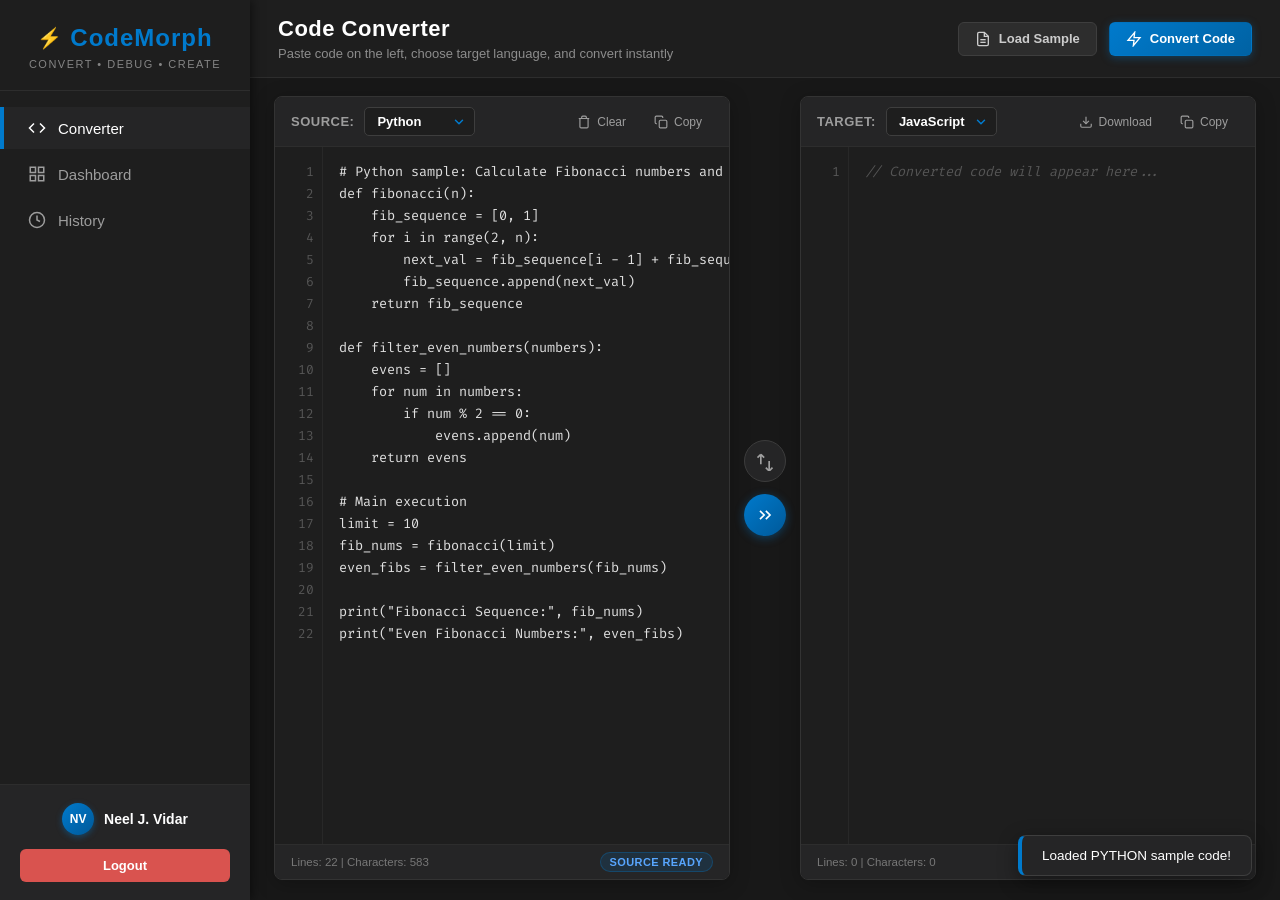
==== frontend/index.html @ bc68f8db "only ui changes no backend" ====
<!DOCTYPE html>
<html lang="en">
<head>
    <meta charset="UTF-8">
    <meta name="viewport" content="width=device-width, initial-scale=1.0">
    <title>CodeMorph - Code Conversion Platform</title>
    <link rel="stylesheet" href="style.css">
    <!-- Google Fonts for crisp IDE monospace & UI typography -->
    <link rel="preconnect" href="https://fonts.googleapis.com">
    <link rel="preconnect" href="https://fonts.gstatic.com" crossorigin>
    <link href="https://fonts.googleapis.com/css2?family=Fira+Code:wght@400;500;600&family=Segoe+UI:wght@400;500;600;700&display=swap" rel="stylesheet">
</head>
<body>

    <!-- Sidebar (Layout Preserved) -->
    <aside class="sidebar">
        <div class="sidebar-header">
            <div class="brand-title">
                <span class="brand-icon">⚡</span>
                <h2>CodeMorph</h2>
            </div>
            <span class="tagline">Convert • Debug • Create</span>
        </div>
        
        <nav class="sidebar-nav">
            <a href="#" class="nav-item active">
                <svg class="nav-icon" viewBox="0 0 24 24" fill="none" stroke="currentColor" stroke-width="2"><polyline points="16 18 22 12 16 6"/><polyline points="8 6 2 12 8 18"/></svg>
                <span>Converter</span>
            </a>
            <a href="#" class="nav-item">
                <svg class="nav-icon" viewBox="0 0 24 24" fill="none" stroke="currentColor" stroke-width="2"><rect x="3" y="3" width="7" height="7"/><rect x="14" y="3" width="7" height="7"/><rect x="14" y="14" width="7" height="7"/><rect x="3" y="14" width="7" height="7"/></svg>
                <span>Dashboard</span>
            </a>
            <a href="#" class="nav-item">
                <svg class="nav-icon" viewBox="0 0 24 24" fill="none" stroke="currentColor" stroke-width="2"><circle cx="12" cy="12" r="10"/><polyline points="12 6 12 12 16 14"/></svg>
                <span>History</span>
            </a>
        </nav>

        <div class="sidebar-footer">
            <div class="user-name">
                <div class="avatar">NV</div>
                <span>Neel J. Vidar</span>
            </div>
            <button class="logout-btn">Logout</button>
        </div>
    </aside>

    <!-- Main Workspace (Code Conversion UI) -->
    <main class="main-content">
        <!-- Top Action & Title Bar -->
        <header class="top-bar">
            <div class="page-title-group">
                <h1 class="page-title">Code Converter</h1>
                <p class="page-description">Paste code on the left, choose target language, and convert instantly</p>
            </div>
            <div class="top-bar-actions">
                <button id="sample-btn" class="btn btn-secondary" title="Load sample code">
                    <svg viewBox="0 0 24 24" fill="none" stroke="currentColor" stroke-width="2"><path d="M14 2H6a2 2 0 0 0-2 2v16a2 2 0 0 0 2 2h12a2 2 0 0 0 2-2V8z"/><polyline points="14 2 14 8 20 8"/><line x1="16" y1="13" x2="8" y2="13"/><line x1="16" y1="17" x2="8" y2="17"/></svg>
                    <span>Load Sample</span>
                </button>
                <button id="convert-btn" class="btn btn-primary" title="Convert code">
                    <svg viewBox="0 0 24 24" fill="none" stroke="currentColor" stroke-width="2"><polygon points="13 2 3 14 12 14 11 22 21 10 12 10 13 2"/></svg>
                    <span>Convert Code</span>
                </button>
            </div>
        </header>

        <!-- Side-by-Side Converter Workspace -->
        <div class="converter-container">
            <!-- Source Code Section (Left) -->
            <section class="editor-card">
                <div class="editor-header">
                    <div class="header-left">
                        <span class="label">Source:</span>
                        <div class="select-wrapper">
                            <select id="source-lang" class="custom-select">
                                <option value="python" selected>Python</option>
                                <option value="javascript">JavaScript</option>
                                <option value="typescript">TypeScript</option>
                                <option value="java">Java</option>
                                <option value="cpp">C++</option>
                                <option value="csharp">C#</option>
                                <option value="go">Go</option>
                                <option value="rust">Rust</option>
                                <option value="php">PHP</option>
                            </select>
                        </div>
                    </div>
                    <div class="header-right">
                        <button id="clear-btn" class="tool-btn" title="Clear Code">
                            <svg viewBox="0 0 24 24" fill="none" stroke="currentColor" stroke-width="2"><polyline points="3 6 5 6 21 6"/><path d="M19 6v14a2 2 0 0 1-2 2H7a2 2 0 0 1-2-2V6m3 0V4a2 2 0 0 1 2-2h4a2 2 0 0 1 2 2v2"/></svg>
                            <span>Clear</span>
                        </button>
                        <button id="copy-source-btn" class="tool-btn" title="Copy Source Code">
                            <svg viewBox="0 0 24 24" fill="none" stroke="currentColor" stroke-width="2"><rect x="9" y="9" width="13" height="13" rx="2" ry="2"/><path d="M5 15H4a2 2 0 0 1-2-2V4a2 2 0 0 1 2-2h9a2 2 0 0 1 2 2v1"/></svg>
                            <span>Copy</span>
                        </button>
                    </div>
                </div>

                <div class="code-box-container">
                    <div class="line-gutter" id="source-gutter">1</div>
                    <textarea id="source-code" class="code-textarea" placeholder="// Paste or write your source code here..." spellcheck="false"></textarea>
                </div>

                <div class="editor-footer">
                    <span id="source-stats" class="stats-text">Lines: 1 | Characters: 0</span>
                    <span class="status-pill status-input">Source Ready</span>
                </div>
            </section>

            <!-- Middle Quick Actions (Swap & Convert) -->
            <div class="middle-controls">
                <button id="swap-btn" class="swap-action-btn" title="Swap Source & Target Languages">
                    <svg viewBox="0 0 24 24" fill="none" stroke="currentColor" stroke-width="2"><path d="M7 16V4m0 0L3 8m4-4l4 4m6 4v12m0 0l4-4m-4 4l-4-4"/></svg>
                </button>
                <button id="morph-btn" class="morph-pulse-btn" title="Convert Now">
                    <svg viewBox="0 0 24 24" fill="none" stroke="currentColor" stroke-width="2"><polyline points="13 17 18 12 13 7"/><polyline points="6 17 11 12 6 7"/></svg>
                </button>
            </div>

            <!-- Target Converted Code Section (Right) -->
            <section class="editor-card">
                <div class="editor-header">
                    <div class="header-left">
                        <span class="label">Target:</span>
                        <div class="select-wrapper">
                            <select id="target-lang" class="custom-select">
                                <option value="javascript" selected>JavaScript</option>
                                <option value="python">Python</option>
                                <option value="typescript">TypeScript</option>
                                <option value="java">Java</option>
                                <option value="cpp">C++</option>
                                <option value="csharp">C#</option>
                                <option value="go">Go</option>
                                <option value="rust">Rust</option>
                                <option value="php">PHP</option>
                            </select>
                        </div>
                    </div>
                    <div class="header-right">
                        <button id="download-btn" class="tool-btn" title="Download Converted File">
                            <svg viewBox="0 0 24 24" fill="none" stroke="currentColor" stroke-width="2"><path d="M21 15v4a2 2 0 0 1-2 2H5a2 2 0 0 1-2-2v-4"/><polyline points="7 10 12 15 17 10"/><line x1="12" y1="15" x2="12" y2="3"/></svg>
                            <span>Download</span>
                        </button>
                        <button id="copy-target-btn" class="tool-btn" title="Copy Converted Code">
                            <svg viewBox="0 0 24 24" fill="none" stroke="currentColor" stroke-width="2"><rect x="9" y="9" width="13" height="13" rx="2" ry="2"/><path d="M5 15H4a2 2 0 0 1-2-2V4a2 2 0 0 1 2-2h9a2 2 0 0 1 2 2v1"/></svg>
                            <span>Copy</span>
                        </button>
                    </div>
                </div>

                <div class="code-box-container">
                    <div class="line-gutter" id="target-gutter">1</div>
                    <textarea id="target-code" class="code-textarea" placeholder="// Converted code will appear here..." readonly spellcheck="false"></textarea>
                    
                    <!-- Loading State Spinner -->
                    <div id="loading-overlay" class="loading-overlay hidden">
                        <div class="spinner"></div>
                        <span>Converting code...</span>
                    </div>
                </div>

                <div class="editor-footer">
                    <span id="target-stats" class="stats-text">Lines: 0 | Characters: 0</span>
                    <span id="conversion-status" class="status-pill status-ready">Waiting for Input</span>
                </div>
            </section>
        </div>
    </main>

    <!-- Interactive Toast Notification -->
    <div id="toast" class="toast hidden"></div>

    <script src="script.js"></script>
</body>
</html>
---- frontend/style.css ----
/* ========================================================
   CodeMorph - Main Stylesheet
   Modern Dark IDE Theme with Side-by-Side Code Conversion UI
   ======================================================== */

* {
    box-sizing: border-box;
}

body {
    margin: 0;
    font-family: 'Segoe UI', Tahoma, Geneva, Verdana, sans-serif;
    background-color: #181818;
    color: #d4d4d4;
    display: flex;
    height: 100vh;
    overflow: hidden;
}

/* ========================================================
   Sidebar Layout (Preserved & Enhanced)
   ======================================================== */
.sidebar {
    width: 250px;
    height: 100vh;
    background-color: #1e1e1e;
    color: #d4d4d4;
    display: flex;
    flex-direction: column;
    box-shadow: 2px 0 10px rgba(0, 0, 0, 0.5);
    box-sizing: border-box;
    flex-shrink: 0;
    z-index: 10;
}

/* Top: Logo section */
.sidebar-header {
    padding: 24px 20px 20px;
    text-align: center;
    border-bottom: 1px solid #2d2d2d;
}

.brand-title {
    display: flex;
    align-items: center;
    justify-content: center;
    gap: 8px;
}

.brand-icon {
    font-size: 20px;
}

.sidebar-header h2 {
    margin: 0;
    color: #007acc;
    font-size: 24px;
    letter-spacing: 1px;
    font-weight: 700;
}

.tagline {
    display: block;
    margin-top: 6px;
    font-size: 11px;
    color: #858585;
    letter-spacing: 1.5px;
    text-transform: uppercase;
}

/* Middle: Navigation Links */
.sidebar-nav {
    flex: 1; /* Pushes the footer to the bottom */
    padding: 16px 0;
    display: flex;
    flex-direction: column;
    gap: 4px;
}

.nav-item {
    padding: 12px 24px;
    color: #9d9d9d;
    text-decoration: none;
    font-size: 15px;
    font-weight: 500;
    transition: all 0.2s ease;
    border-left: 4px solid transparent;
    display: flex;
    align-items: center;
    gap: 12px;
}

.nav-item .nav-icon {
    width: 18px;
    height: 18px;
    stroke-width: 2;
    flex-shrink: 0;
}

.nav-item:hover {
    background-color: #252526;
    color: #fff;
    border-left: 4px solid #007acc;
}

.nav-item.active {
    background-color: #252526;
    color: #ffffff;
    border-left: 4px solid #007acc;
}

/* Bottom: User Info & Logout */
.sidebar-footer {
    padding: 18px 20px;
    border-top: 1px solid #2d2d2d;
    background-color: #252526;
    text-align: center;
}

.user-name {
    font-size: 14px;
    font-weight: 600;
    color: #fff;
    margin-bottom: 14px;
    display: flex;
    align-items: center;
    justify-content: center;
    gap: 10px;
}

/* Small avatar circle for the user */
.avatar {
    width: 32px;
    height: 32px;
    background: linear-gradient(135deg, #007acc, #005999);
    border-radius: 50%;
    display: flex;
    align-items: center;
    justify-content: center;
    font-size: 12px;
    font-weight: bold;
    color: #fff;
    box-shadow: 0 2px 6px rgba(0, 122, 204, 0.4);
}

.logout-btn {
    width: 100%;
    padding: 9px 12px;
    background-color: #d9534f;
    color: white;
    border: none;
    border-radius: 6px;
    cursor: pointer;
    font-size: 13px;
    font-weight: 600;
    transition: background-color 0.2s, transform 0.1s;
}

.logout-btn:hover {
    background-color: #c9302c;
}

.logout-btn:active {
    transform: scale(0.98);
}

/* ========================================================
   Main Content Workspace (Code Converter)
   ======================================================== */
.main-content {
    flex: 1;
    display: flex;
    flex-direction: column;
    height: 100vh;
    overflow: hidden;
    background-color: #181818;
}

/* Top Navigation Bar */
.top-bar {
    padding: 16px 28px;
    background-color: #1e1e1e;
    border-bottom: 1px solid #2d2d2d;
    display: flex;
    align-items: center;
    justify-content: space-between;
    flex-shrink: 0;
}

.page-title-group {
    display: flex;
    flex-direction: column;
    gap: 4px;
}

.page-title {
    margin: 0;
    font-size: 22px;
    font-weight: 600;
    color: #ffffff;
    letter-spacing: 0.5px;
}

.page-description {
    margin: 0;
    font-size: 13px;
    color: #8c8c8c;
}

.top-bar-actions {
    display: flex;
    align-items: center;
    gap: 12px;
}

/* Buttons */
.btn {
    display: inline-flex;
    align-items: center;
    gap: 8px;
    padding: 8px 16px;
    border-radius: 6px;
    font-size: 13px;
    font-weight: 600;
    cursor: pointer;
    transition: all 0.2s ease;
    border: 1px solid transparent;
}

.btn svg {
    width: 16px;
    height: 16px;
}

.btn-secondary {
    background-color: #2d2d2d;
    color: #cccccc;
    border-color: #3e3e3e;
}

.btn-secondary:hover {
    background-color: #383838;
    color: #ffffff;
    border-color: #4e4e4e;
}

.btn-primary {
    background: linear-gradient(135deg, #007acc, #0062a3);
    color: #ffffff;
    box-shadow: 0 2px 8px rgba(0, 122, 204, 0.35);
}

.btn-primary:hover {
    background: linear-gradient(135deg, #0088e2, #007acc);
    box-shadow: 0 4px 14px rgba(0, 122, 204, 0.5);
    transform: translateY(-1px);
}

.btn-primary:active {
    transform: translateY(0);
}

.btn:disabled {
    opacity: 0.6;
    cursor: not-allowed;
    transform: none !important;
}

/* ========================================================
   Converter Container (Side-by-Side Editors)
   ======================================================== */
.converter-container {
    flex: 1;
    display: flex;
    gap: 14px;
    padding: 18px 24px 20px;
    overflow: hidden;
    align-items: stretch;
}

/* Editor Card */
.editor-card {
    flex: 1;
    display: flex;
    flex-direction: column;
    background-color: #1e1e1e;
    border: 1px solid #333333;
    border-radius: 8px;
    overflow: hidden;
    box-shadow: 0 4px 20px rgba(0, 0, 0, 0.25);
    transition: border-color 0.2s, box-shadow 0.2s;
    min-width: 0; /* Prevents overflow inside flex child */
}

.editor-card:focus-within {
    border-color: #007acc;
    box-shadow: 0 4px 20px rgba(0, 122, 204, 0.2);
}

/* Header inside Editor Card */
.editor-header {
    display: flex;
    align-items: center;
    justify-content: space-between;
    padding: 10px 16px;
    background-color: #252526;
    border-bottom: 1px solid #2d2d2d;
    flex-shrink: 0;
}

.header-left {
    display: flex;
    align-items: center;
    gap: 10px;
}

.label {
    font-size: 13px;
    font-weight: 600;
    color: #9d9d9d;
    text-transform: uppercase;
    letter-spacing: 0.5px;
}

/* Custom Select Dropdown */
.select-wrapper {
    position: relative;
}

.custom-select {
    appearance: none;
    -webkit-appearance: none;
    background-color: #1e1e1e;
    color: #ffffff;
    border: 1px solid #3e3e3e;
    border-radius: 5px;
    padding: 6px 30px 6px 12px;
    font-size: 13px;
    font-weight: 600;
    cursor: pointer;
    outline: none;
    transition: border-color 0.2s;
    background-image: url("data:image/svg+xml;charset=UTF-8,%3csvg xmlns='http://www.w3.org/2000/svg' viewBox='0 0 24 24' fill='none' stroke='%23007acc' stroke-width='2.5' stroke-linecap='round' stroke-linejoin='round'%3e%3cpolyline points='6 9 12 15 18 9'%3e%3c/polyline%3e%3c/svg%3e");
    background-repeat: no-repeat;
    background-position: right 8px center;
    background-size: 14px;
}

.custom-select:hover {
    border-color: #007acc;
}

.custom-select:focus {
    border-color: #007acc;
    box-shadow: 0 0 0 2px rgba(0, 122, 204, 0.25);
}

.custom-select option {
    background-color: #252526;
    color: #ffffff;
}

/* Header Tools */
.header-right {
    display: flex;
    align-items: center;
    gap: 6px;
}

.tool-btn {
    background: transparent;
    border: 1px solid transparent;
    color: #9d9d9d;
    padding: 5px 10px;
    border-radius: 4px;
    font-size: 12px;
    cursor: pointer;
    display: inline-flex;
    align-items: center;
    gap: 6px;
    transition: all 0.2s ease;
}

.tool-btn svg {
    width: 14px;
    height: 14px;
}

.tool-btn:hover {
    background-color: #333333;
    color: #ffffff;
    border-color: #444444;
}

.tool-btn:active {
    background-color: #3c3c3c;
}

/* ========================================================
   Code Box & Textarea Area
   ======================================================== */
.code-box-container {
    flex: 1;
    display: flex;
    position: relative;
    background-color: #1e1e1e;
    overflow: hidden;
}

/* Line Number Gutter */
.line-gutter {
    width: 48px;
    padding: 14px 8px;
    background-color: #1e1e1e;
    color: #555555;
    font-family: 'Fira Code', Consolas, 'Courier New', monospace;
    font-size: 13px;
    line-height: 22px;
    text-align: right;
    user-select: none;
    border-right: 1px solid #282828;
    overflow: hidden;
    white-space: pre;
    box-sizing: border-box;
    flex-shrink: 0;
}

.line-gutter div {
    height: 22px;
}

/* Code Textarea */
.code-textarea {
    flex: 1;
    background: transparent;
    border: none;
    outline: none;
    resize: none;
    color: #e0e0e0;
    font-family: 'Fira Code', Consolas, 'Courier New', monospace;
    font-size: 13.5px;
    line-height: 22px;
    padding: 14px 16px;
    tab-size: 4;
    white-space: pre;
    overflow-wrap: normal;
    overflow: auto;
    margin: 0;
}

.code-textarea::placeholder {
    color: #555555;
    font-style: italic;
}

/* Sleek IDE Scrollbars */
.code-textarea::-webkit-scrollbar {
    width: 10px;
    height: 10px;
}

.code-textarea::-webkit-scrollbar-track {
    background: #1e1e1e;
}

.code-textarea::-webkit-scrollbar-thumb {
    background: #333333;
    border-radius: 5px;
}

.code-textarea::-webkit-scrollbar-thumb:hover {
    background: #4a4a4a;
}

/* Loading Overlay for Target Code */
.loading-overlay {
    position: absolute;
    inset: 0;
    background: rgba(30, 30, 30, 0.88);
    display: flex;
    flex-direction: column;
    align-items: center;
    justify-content: center;
    gap: 14px;
    backdrop-filter: blur(2px);
    z-index: 5;
    transition: opacity 0.2s ease;
}

.loading-overlay.hidden {
    display: none;
}

.spinner {
    width: 38px;
    height: 38px;
    border: 3px solid rgba(0, 122, 204, 0.2);
    border-top-color: #007acc;
    border-radius: 50%;
    animation: spin 0.8s linear infinite;
}

@keyframes spin {
    to { transform: rotate(360deg); }
}

.loading-overlay span {
    font-size: 14px;
    color: #007acc;
    font-weight: 500;
}

/* Editor Footer */
.editor-footer {
    display: flex;
    align-items: center;
    justify-content: space-between;
    padding: 7px 16px;
    background-color: #252526;
    border-top: 1px solid #2d2d2d;
    flex-shrink: 0;
}

.stats-text {
    font-size: 11.5px;
    color: #777777;
    font-family: 'Segoe UI', Tahoma, sans-serif;
}

.status-pill {
    font-size: 11px;
    padding: 3px 9px;
    border-radius: 12px;
    font-weight: 600;
    text-transform: uppercase;
    letter-spacing: 0.4px;
}

.status-input {
    background-color: rgba(0, 122, 204, 0.15);
    color: #58a6ff;
    border: 1px solid rgba(0, 122, 204, 0.3);
}

.status-ready {
    background-color: rgba(140, 140, 140, 0.15);
    color: #a0a0a0;
    border: 1px solid rgba(140, 140, 140, 0.3);
}

.status-converting {
    background-color: rgba(245, 158, 11, 0.15);
    color: #fbbf24;
    border: 1px solid rgba(245, 158, 11, 0.3);
}

.status-converted {
    background-color: rgba(46, 160, 67, 0.15);
    color: #3fb950;
    border: 1px solid rgba(46, 160, 67, 0.3);
}

/* ========================================================
   Middle Controls / Action Divider
   ======================================================== */
.middle-controls {
    display: flex;
    flex-direction: column;
    justify-content: center;
    align-items: center;
    gap: 12px;
    flex-shrink: 0;
    z-index: 2;
}

.swap-action-btn,
.morph-pulse-btn {
    width: 42px;
    height: 42px;
    border-radius: 50%;
    display: flex;
    align-items: center;
    justify-content: center;
    cursor: pointer;
    transition: all 0.25s ease;
    border: 1px solid #3c3c3c;
}

.swap-action-btn {
    background-color: #252526;
    color: #a0a0a0;
}

.swap-action-btn svg {
    width: 20px;
    height: 20px;
    transition: transform 0.3s ease;
}

.swap-action-btn:hover {
    background-color: #333333;
    color: #ffffff;
    border-color: #007acc;
    transform: rotate(180deg);
}

.morph-pulse-btn {
    background: linear-gradient(135deg, #007acc, #005999);
    color: #ffffff;
    border: none;
    box-shadow: 0 2px 10px rgba(0, 122, 204, 0.4);
}

.morph-pulse-btn svg {
    width: 20px;
    height: 20px;
}

.morph-pulse-btn:hover {
    background: linear-gradient(135deg, #0088e2, #006eb8);
    transform: scale(1.1);
    box-shadow: 0 4px 15px rgba(0, 122, 204, 0.6);
}

.morph-pulse-btn:active {
    transform: scale(0.95);
}

/* ========================================================
   Toast Notification
   ======================================================== */
.toast {
    position: fixed;
    bottom: 24px;
    right: 28px;
    background-color: #252526;
    color: #ffffff;
    border: 1px solid #3e3e3e;
    padding: 12px 20px;
    border-radius: 8px;
    font-size: 13.5px;
    font-weight: 500;
    box-shadow: 0 6px 20px rgba(0, 0, 0, 0.4);
    display: flex;
    align-items: center;
    gap: 10px;
    z-index: 1000;
    transform: translateY(100px);
    opacity: 0;
    transition: transform 0.25s ease, opacity 0.25s ease;
    pointer-events: none;
}

.toast.show {
    transform: translateY(0);
    opacity: 1;
    pointer-events: auto;
}

.toast.success {
    border-left: 4px solid #2ea043;
}

.toast.info {
    border-left: 4px solid #007acc;
}

.toast.warning {
    border-left: 4px solid #d29922;
}

.toast.hidden {
    display: none;
}

/* ========================================================
   Responsive Media Queries
   ======================================================== */
@media (max-width: 900px) {
    body {
        flex-direction: column;
        height: auto;
        overflow-y: auto;
    }

    .sidebar {
        width: 100%;
        height: auto;
    }

    .sidebar-nav {
        flex-direction: row;
        justify-content: center;
    }

    .converter-container {
        flex-direction: column;
        height: auto;
    }

    .middle-controls {
        flex-direction: row;
        padding: 8px 0;
    }

    .code-box-container {
        height: 350px;
    }
}
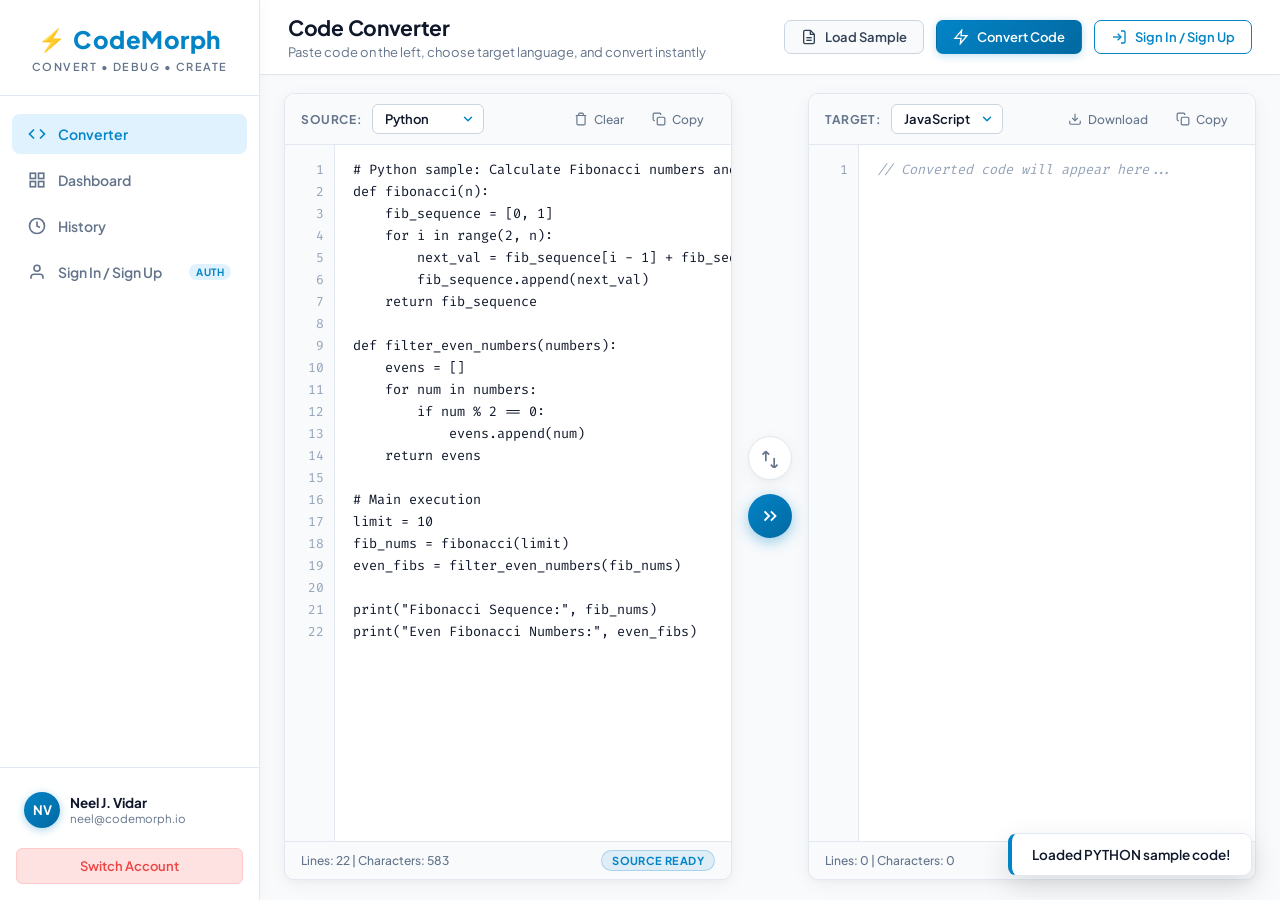
==== commit 62143d7f: "auth page" ====
--- a/frontend/index.html
+++ b/frontend/index.html
@@ -5,50 +5,60 @@
     <meta name="viewport" content="width=device-width, initial-scale=1.0">
     <title>CodeMorph - Code Conversion Platform</title>
     <link rel="stylesheet" href="style.css">
-    <!-- Google Fonts for crisp IDE monospace & UI typography -->
+    <!-- Google Fonts for modern UI typography & monospace code -->
     <link rel="preconnect" href="https://fonts.googleapis.com">
     <link rel="preconnect" href="https://fonts.gstatic.com" crossorigin>
-    <link href="https://fonts.googleapis.com/css2?family=Fira+Code:wght@400;500;600&family=Segoe+UI:wght@400;500;600;700&display=swap" rel="stylesheet">
+    <link href="https://fonts.googleapis.com/css2?family=Fira+Code:wght@400;500;600&family=Plus+Jakarta+Sans:wght@400;500;600;700;800&display=swap" rel="stylesheet">
 </head>
 <body>
 
-    <!-- Sidebar (Layout Preserved) -->
+    <!-- Sidebar Layout -->
     <aside class="sidebar">
         <div class="sidebar-header">
-            <div class="brand-title">
-                <span class="brand-icon">⚡</span>
-                <h2>CodeMorph</h2>
-            </div>
-            <span class="tagline">Convert • Debug • Create</span>
+            <a href="index.html" class="brand-link">
+                <div class="brand-title">
+                    <span class="brand-icon">⚡</span>
+                    <h2>CodeMorph</h2>
+                </div>
+                <span class="tagline">Convert • Debug • Create</span>
+            </a>
         </div>
         
         <nav class="sidebar-nav">
-            <a href="#" class="nav-item active">
+            <a href="index.html" class="nav-item active">
                 <svg class="nav-icon" viewBox="0 0 24 24" fill="none" stroke="currentColor" stroke-width="2"><polyline points="16 18 22 12 16 6"/><polyline points="8 6 2 12 8 18"/></svg>
                 <span>Converter</span>
             </a>
-            <a href="#" class="nav-item">
+            <a href="#" class="nav-item" id="nav-dashboard">
                 <svg class="nav-icon" viewBox="0 0 24 24" fill="none" stroke="currentColor" stroke-width="2"><rect x="3" y="3" width="7" height="7"/><rect x="14" y="3" width="7" height="7"/><rect x="14" y="14" width="7" height="7"/><rect x="3" y="14" width="7" height="7"/></svg>
                 <span>Dashboard</span>
             </a>
-            <a href="#" class="nav-item">
+            <a href="#" class="nav-item" id="nav-history">
                 <svg class="nav-icon" viewBox="0 0 24 24" fill="none" stroke="currentColor" stroke-width="2"><circle cx="12" cy="12" r="10"/><polyline points="12 6 12 12 16 14"/></svg>
                 <span>History</span>
+            </a>
+            <a href="auth.html" class="nav-item">
+                <svg class="nav-icon" viewBox="0 0 24 24" fill="none" stroke="currentColor" stroke-width="2"><path d="M20 21v-2a4 4 0 0 0-4-4H8a4 4 0 0 0-4 4v2"/><circle cx="12" cy="7" r="4"/></svg>
+                <span>Sign In / Sign Up</span>
+                <span class="nav-badge">Auth</span>
             </a>
         </nav>
 
         <div class="sidebar-footer">
-            <div class="user-name">
-                <div class="avatar">NV</div>
-                <span>Neel J. Vidar</span>
-            </div>
-            <button class="logout-btn">Logout</button>
+            <a href="auth.html" class="user-profile-card" title="Click to view or switch account">
+                <div class="avatar" id="sidebar-avatar">NV</div>
+                <div class="user-details">
+                    <span class="user-name" id="sidebar-name">Neel J. Vidar</span>
+                    <span class="user-email" id="sidebar-email">neel@codemorph.io</span>
+                </div>
+            </a>
+            <a href="auth.html" class="sidebar-auth-link" id="auth-action-link">Switch Account</a>
         </div>
     </aside>
 
-    <!-- Main Workspace (Code Conversion UI) -->
+    <!-- Main Workspace (Code Conversion Workspace) -->
     <main class="main-content">
-        <!-- Top Action & Title Bar -->
+        <!-- Top Action & Navigation Bar -->
         <header class="top-bar">
             <div class="page-title-group">
                 <h1 class="page-title">Code Converter</h1>
@@ -63,6 +73,10 @@
                     <svg viewBox="0 0 24 24" fill="none" stroke="currentColor" stroke-width="2"><polygon points="13 2 3 14 12 14 11 22 21 10 12 10 13 2"/></svg>
                     <span>Convert Code</span>
                 </button>
+                <a href="auth.html" class="btn btn-outline" title="Go to Sign In / Sign Up">
+                    <svg viewBox="0 0 24 24" fill="none" stroke="currentColor" stroke-width="2"><path d="M15 3h4a2 2 0 0 1 2 2v14a2 2 0 0 1-2 2h-4"/><polyline points="10 17 15 12 10 7"/><line x1="15" y1="12" x2="3" y2="12"/></svg>
+                    <span>Sign In / Sign Up</span>
+                </a>
             </div>
         </header>
 
--- a/frontend/style.css
+++ b/frontend/style.css
@@ -1,33 +1,110 @@
 /* ========================================================
-   CodeMorph - Main Stylesheet
-   Modern Dark IDE Theme with Side-by-Side Code Conversion UI
+   CodeMorph - Modern SaaS Light Theme Stylesheet
+   Pure Light Theme • Side-by-Side Converter • Standalone Auth
    ======================================================== */
 
+:root {
+    /* Base Backgrounds */
+    --bg-body: #f8fafc;
+    --bg-sidebar: #ffffff;
+    --bg-sidebar-hover: #f1f5f9;
+    --bg-sidebar-active: #e0f2fe;
+    --sidebar-border: #e2e8f0;
+    --bg-header: #ffffff;
+    --header-border: #e2e8f0;
+
+    /* Card & Panel */
+    --bg-card: #ffffff;
+    --bg-panel-header: #f8fafc;
+    --bg-editor: #ffffff;
+    --bg-gutter: #f8fafc;
+    --color-gutter: #94a3b8;
+    --gutter-border: #e2e8f0;
+    --border-color: #e2e8f0;
+    --border-subtle: #f1f5f9;
+    --border-focus: #0284c7;
+
+    /* Typography */
+    --text-main: #0f172a;
+    --text-muted: #64748b;
+    --text-subtle: #94a3b8;
+    --code-color: #0f172a;
+
+    /* Brand & Accent */
+    --primary: #0284c7;
+    --primary-gradient: linear-gradient(135deg, #0284c7, #0369a1);
+    --primary-hover: #0369a1;
+    --primary-light: #e0f2fe;
+    --primary-text: #ffffff;
+
+    /* Controls & Inputs */
+    --input-bg: #ffffff;
+    --input-border: #cbd5e1;
+    --input-border-focus: #0284c7;
+    --input-focus-ring: 0 0 0 3px rgba(2, 132, 199, 0.15);
+
+    /* Secondary Buttons */
+    --btn-secondary-bg: #f8fafc;
+    --btn-secondary-border: #cbd5e1;
+    --btn-secondary-text: #334155;
+    --btn-secondary-hover: #f1f5f9;
+
+    /* Shadows */
+    --card-shadow: 0 4px 20px -2px rgba(15, 23, 42, 0.06), 0 2px 6px -1px rgba(15, 23, 42, 0.03);
+    --card-shadow-elevated: 0 20px 25px -5px rgba(15, 23, 42, 0.08), 0 10px 10px -5px rgba(15, 23, 42, 0.04);
+
+    /* Status Pills */
+    --status-input-bg: rgba(2, 132, 199, 0.1);
+    --status-input-text: #0284c7;
+    --status-input-border: rgba(2, 132, 199, 0.25);
+
+    --status-ready-bg: rgba(100, 116, 139, 0.1);
+    --status-ready-text: #64748b;
+    --status-ready-border: rgba(100, 116, 139, 0.25);
+
+    --status-conv-bg: rgba(245, 158, 11, 0.1);
+    --status-conv-text: #d97706;
+    --status-conv-border: rgba(245, 158, 11, 0.25);
+
+    --status-success-bg: rgba(22, 163, 74, 0.1);
+    --status-success-text: #16a34a;
+    --status-success-border: rgba(22, 163, 74, 0.25);
+
+    /* Scrollbars */
+    --scrollbar-track: #f1f5f9;
+    --scrollbar-thumb: #cbd5e1;
+    --scrollbar-thumb-hover: #94a3b8;
+}
+
+/* ========================================================
+   Global Reset & Base Styles
+   ======================================================== */
 * {
     box-sizing: border-box;
 }
 
 body {
     margin: 0;
-    font-family: 'Segoe UI', Tahoma, Geneva, Verdana, sans-serif;
-    background-color: #181818;
-    color: #d4d4d4;
+    font-family: 'Plus Jakarta Sans', -apple-system, BlinkMacSystemFont, 'Segoe UI', Roboto, sans-serif;
+    background-color: var(--bg-body);
+    color: var(--text-main);
     display: flex;
     height: 100vh;
     overflow: hidden;
 }
 
 /* ========================================================
-   Sidebar Layout (Preserved & Enhanced)
+   Sidebar Layout (Preserved on index.html)
    ======================================================== */
 .sidebar {
-    width: 250px;
+    width: 260px;
     height: 100vh;
-    background-color: #1e1e1e;
-    color: #d4d4d4;
-    display: flex;
-    flex-direction: column;
-    box-shadow: 2px 0 10px rgba(0, 0, 0, 0.5);
+    background-color: var(--bg-sidebar);
+    color: var(--text-main);
+    display: flex;
+    flex-direction: column;
+    border-right: 1px solid var(--sidebar-border);
+    box-shadow: 2px 0 12px rgba(0, 0, 0, 0.03);
     box-sizing: border-box;
     flex-shrink: 0;
     z-index: 10;
@@ -37,7 +114,13 @@
 .sidebar-header {
     padding: 24px 20px 20px;
     text-align: center;
-    border-bottom: 1px solid #2d2d2d;
+    border-bottom: 1px solid var(--sidebar-border);
+}
+
+.brand-link {
+    text-decoration: none;
+    color: inherit;
+    display: inline-block;
 }
 
 .brand-title {
@@ -48,124 +131,167 @@
 }
 
 .brand-icon {
-    font-size: 20px;
+    font-size: 22px;
 }
 
 .sidebar-header h2 {
     margin: 0;
-    color: #007acc;
+    color: var(--primary);
     font-size: 24px;
-    letter-spacing: 1px;
-    font-weight: 700;
+    letter-spacing: 0.5px;
+    font-weight: 800;
 }
 
 .tagline {
     display: block;
     margin-top: 6px;
     font-size: 11px;
-    color: #858585;
+    color: var(--text-muted);
     letter-spacing: 1.5px;
     text-transform: uppercase;
+    font-weight: 600;
 }
 
 /* Middle: Navigation Links */
 .sidebar-nav {
-    flex: 1; /* Pushes the footer to the bottom */
-    padding: 16px 0;
-    display: flex;
-    flex-direction: column;
-    gap: 4px;
+    flex: 1;
+    padding: 18px 12px;
+    display: flex;
+    flex-direction: column;
+    gap: 6px;
+    overflow-y: auto;
 }
 
 .nav-item {
-    padding: 12px 24px;
-    color: #9d9d9d;
+    padding: 11px 16px;
+    color: var(--text-muted);
     text-decoration: none;
-    font-size: 15px;
-    font-weight: 500;
+    font-size: 14px;
+    font-weight: 600;
+    border-radius: 8px;
     transition: all 0.2s ease;
-    border-left: 4px solid transparent;
     display: flex;
     align-items: center;
     gap: 12px;
+    position: relative;
 }
 
 .nav-item .nav-icon {
     width: 18px;
     height: 18px;
-    stroke-width: 2;
+    stroke-width: 2.2;
     flex-shrink: 0;
 }
 
 .nav-item:hover {
-    background-color: #252526;
-    color: #fff;
-    border-left: 4px solid #007acc;
+    background-color: var(--bg-sidebar-hover);
+    color: var(--text-main);
 }
 
 .nav-item.active {
-    background-color: #252526;
-    color: #ffffff;
-    border-left: 4px solid #007acc;
+    background-color: var(--bg-sidebar-active);
+    color: var(--primary);
+}
+
+.nav-badge {
+    margin-left: auto;
+    background-color: var(--primary-light);
+    color: var(--primary);
+    font-size: 10px;
+    font-weight: 700;
+    padding: 2px 7px;
+    border-radius: 10px;
+    text-transform: uppercase;
+    letter-spacing: 0.5px;
 }
 
 /* Bottom: User Info & Logout */
 .sidebar-footer {
-    padding: 18px 20px;
-    border-top: 1px solid #2d2d2d;
-    background-color: #252526;
-    text-align: center;
+    padding: 16px;
+    border-top: 1px solid var(--sidebar-border);
+    background-color: var(--bg-sidebar);
+    display: flex;
+    flex-direction: column;
+    gap: 12px;
+}
+
+.user-profile-card {
+    display: flex;
+    align-items: center;
+    gap: 10px;
+    padding: 8px;
+    border-radius: 8px;
+    text-decoration: none;
+    color: inherit;
+    transition: background-color 0.2s ease;
+}
+
+.user-profile-card:hover {
+    background-color: var(--bg-sidebar-hover);
+}
+
+.avatar {
+    width: 36px;
+    height: 36px;
+    background: var(--primary-gradient);
+    border-radius: 50%;
+    display: flex;
+    align-items: center;
+    justify-content: center;
+    font-size: 13px;
+    font-weight: 700;
+    color: #ffffff;
+    flex-shrink: 0;
+    box-shadow: 0 2px 8px rgba(2, 132, 199, 0.35);
+}
+
+.user-details {
+    display: flex;
+    flex-direction: column;
+    min-width: 0;
 }
 
 .user-name {
-    font-size: 14px;
-    font-weight: 600;
-    color: #fff;
-    margin-bottom: 14px;
-    display: flex;
-    align-items: center;
-    justify-content: center;
-    gap: 10px;
-}
-
-/* Small avatar circle for the user */
-.avatar {
-    width: 32px;
-    height: 32px;
-    background: linear-gradient(135deg, #007acc, #005999);
-    border-radius: 50%;
-    display: flex;
-    align-items: center;
-    justify-content: center;
-    font-size: 12px;
-    font-weight: bold;
-    color: #fff;
-    box-shadow: 0 2px 6px rgba(0, 122, 204, 0.4);
-}
-
-.logout-btn {
+    font-size: 13.5px;
+    font-weight: 700;
+    color: var(--text-main);
+    white-space: nowrap;
+    overflow: hidden;
+    text-overflow: ellipsis;
+}
+
+.user-email {
+    font-size: 11.5px;
+    color: var(--text-muted);
+    white-space: nowrap;
+    overflow: hidden;
+    text-overflow: ellipsis;
+}
+
+.sidebar-auth-link {
     width: 100%;
     padding: 9px 12px;
-    background-color: #d9534f;
-    color: white;
-    border: none;
+    background-color: #fee2e2;
+    color: #ef4444;
+    border: 1px solid #fecaca;
     border-radius: 6px;
     cursor: pointer;
     font-size: 13px;
     font-weight: 600;
-    transition: background-color 0.2s, transform 0.1s;
-}
-
-.logout-btn:hover {
-    background-color: #c9302c;
-}
-
-.logout-btn:active {
-    transform: scale(0.98);
+    transition: all 0.2s ease;
+    font-family: inherit;
+    text-align: center;
+    text-decoration: none;
+    display: block;
+}
+
+.sidebar-auth-link:hover {
+    background-color: #fca5a5;
+    color: #b91c1c;
 }
 
 /* ========================================================
-   Main Content Workspace (Code Converter)
+   Main Content Workspace (index.html)
    ======================================================== */
 .main-content {
     flex: 1;
@@ -173,38 +299,39 @@
     flex-direction: column;
     height: 100vh;
     overflow: hidden;
-    background-color: #181818;
+    background-color: var(--bg-body);
 }
 
 /* Top Navigation Bar */
 .top-bar {
-    padding: 16px 28px;
-    background-color: #1e1e1e;
-    border-bottom: 1px solid #2d2d2d;
+    padding: 14px 28px;
+    background-color: var(--bg-header);
+    border-bottom: 1px solid var(--header-border);
     display: flex;
     align-items: center;
     justify-content: space-between;
     flex-shrink: 0;
+    box-shadow: 0 1px 3px rgba(0, 0, 0, 0.02);
 }
 
 .page-title-group {
     display: flex;
     flex-direction: column;
-    gap: 4px;
+    gap: 3px;
 }
 
 .page-title {
     margin: 0;
-    font-size: 22px;
-    font-weight: 600;
-    color: #ffffff;
-    letter-spacing: 0.5px;
+    font-size: 21px;
+    font-weight: 700;
+    color: var(--text-main);
+    letter-spacing: -0.3px;
 }
 
 .page-description {
     margin: 0;
     font-size: 13px;
-    color: #8c8c8c;
+    color: var(--text-muted);
 }
 
 .top-bar-actions {
@@ -219,12 +346,14 @@
     align-items: center;
     gap: 8px;
     padding: 8px 16px;
-    border-radius: 6px;
+    border-radius: 7px;
     font-size: 13px;
     font-weight: 600;
     cursor: pointer;
     transition: all 0.2s ease;
     border: 1px solid transparent;
+    font-family: inherit;
+    text-decoration: none;
 }
 
 .btn svg {
@@ -233,26 +362,36 @@
 }
 
 .btn-secondary {
-    background-color: #2d2d2d;
-    color: #cccccc;
-    border-color: #3e3e3e;
+    background-color: var(--btn-secondary-bg);
+    color: var(--btn-secondary-text);
+    border-color: var(--btn-secondary-border);
 }
 
 .btn-secondary:hover {
-    background-color: #383838;
-    color: #ffffff;
-    border-color: #4e4e4e;
+    background-color: var(--btn-secondary-hover);
+    color: var(--text-main);
+    border-color: var(--text-muted);
+}
+
+.btn-outline {
+    background-color: transparent;
+    color: var(--primary);
+    border-color: var(--primary);
+}
+
+.btn-outline:hover {
+    background-color: var(--primary-light);
 }
 
 .btn-primary {
-    background: linear-gradient(135deg, #007acc, #0062a3);
-    color: #ffffff;
-    box-shadow: 0 2px 8px rgba(0, 122, 204, 0.35);
+    background: var(--primary-gradient);
+    color: var(--primary-text);
+    box-shadow: 0 2px 8px rgba(2, 132, 199, 0.25);
 }
 
 .btn-primary:hover {
-    background: linear-gradient(135deg, #0088e2, #007acc);
-    box-shadow: 0 4px 14px rgba(0, 122, 204, 0.5);
+    background: var(--primary-hover);
+    box-shadow: 0 4px 14px rgba(2, 132, 199, 0.4);
     transform: translateY(-1px);
 }
 
@@ -260,19 +399,20 @@
     transform: translateY(0);
 }
 
-.btn:disabled {
-    opacity: 0.6;
-    cursor: not-allowed;
-    transform: none !important;
+.btn-block {
+    width: 100%;
+    justify-content: center;
+    padding: 11px 18px;
+    font-size: 14px;
 }
 
 /* ========================================================
-   Converter Container (Side-by-Side Editors)
+   Converter Workspace (Side-by-Side Editors)
    ======================================================== */
 .converter-container {
     flex: 1;
     display: flex;
-    gap: 14px;
+    gap: 16px;
     padding: 18px 24px 20px;
     overflow: hidden;
     align-items: stretch;
@@ -283,18 +423,18 @@
     flex: 1;
     display: flex;
     flex-direction: column;
-    background-color: #1e1e1e;
-    border: 1px solid #333333;
-    border-radius: 8px;
+    background-color: var(--bg-card);
+    border: 1px solid var(--border-color);
+    border-radius: 10px;
     overflow: hidden;
-    box-shadow: 0 4px 20px rgba(0, 0, 0, 0.25);
+    box-shadow: var(--card-shadow);
     transition: border-color 0.2s, box-shadow 0.2s;
-    min-width: 0; /* Prevents overflow inside flex child */
+    min-width: 0;
 }
 
 .editor-card:focus-within {
-    border-color: #007acc;
-    box-shadow: 0 4px 20px rgba(0, 122, 204, 0.2);
+    border-color: var(--border-focus);
+    box-shadow: 0 0 0 3px rgba(2, 132, 199, 0.12);
 }
 
 /* Header inside Editor Card */
@@ -303,8 +443,8 @@
     align-items: center;
     justify-content: space-between;
     padding: 10px 16px;
-    background-color: #252526;
-    border-bottom: 1px solid #2d2d2d;
+    background-color: var(--bg-panel-header);
+    border-bottom: 1px solid var(--border-color);
     flex-shrink: 0;
 }
 
@@ -315,11 +455,11 @@
 }
 
 .label {
-    font-size: 13px;
-    font-weight: 600;
-    color: #9d9d9d;
+    font-size: 12px;
+    font-weight: 700;
+    color: var(--text-muted);
     text-transform: uppercase;
-    letter-spacing: 0.5px;
+    letter-spacing: 0.6px;
 }
 
 /* Custom Select Dropdown */
@@ -330,34 +470,30 @@
 .custom-select {
     appearance: none;
     -webkit-appearance: none;
-    background-color: #1e1e1e;
-    color: #ffffff;
-    border: 1px solid #3e3e3e;
-    border-radius: 5px;
+    background-color: var(--input-bg);
+    color: var(--text-main);
+    border: 1px solid var(--input-border);
+    border-radius: 6px;
     padding: 6px 30px 6px 12px;
     font-size: 13px;
     font-weight: 600;
     cursor: pointer;
     outline: none;
-    transition: border-color 0.2s;
-    background-image: url("data:image/svg+xml;charset=UTF-8,%3csvg xmlns='http://www.w3.org/2000/svg' viewBox='0 0 24 24' fill='none' stroke='%23007acc' stroke-width='2.5' stroke-linecap='round' stroke-linejoin='round'%3e%3cpolyline points='6 9 12 15 18 9'%3e%3c/polyline%3e%3c/svg%3e");
+    transition: border-color 0.2s, box-shadow 0.2s;
+    background-image: url("data:image/svg+xml;charset=UTF-8,%3csvg xmlns='http://www.w3.org/2000/svg' viewBox='0 0 24 24' fill='none' stroke='%230284c7' stroke-width='2.5' stroke-linecap='round' stroke-linejoin='round'%3e%3cpolyline points='6 9 12 15 18 9'%3e%3c/polyline%3e%3c/svg%3e");
     background-repeat: no-repeat;
     background-position: right 8px center;
     background-size: 14px;
+    font-family: inherit;
 }
 
 .custom-select:hover {
-    border-color: #007acc;
+    border-color: var(--primary);
 }
 
 .custom-select:focus {
-    border-color: #007acc;
-    box-shadow: 0 0 0 2px rgba(0, 122, 204, 0.25);
-}
-
-.custom-select option {
-    background-color: #252526;
-    color: #ffffff;
+    border-color: var(--primary);
+    box-shadow: var(--input-focus-ring);
 }
 
 /* Header Tools */
@@ -370,15 +506,17 @@
 .tool-btn {
     background: transparent;
     border: 1px solid transparent;
-    color: #9d9d9d;
+    color: var(--text-muted);
     padding: 5px 10px;
-    border-radius: 4px;
+    border-radius: 5px;
     font-size: 12px;
     cursor: pointer;
     display: inline-flex;
     align-items: center;
     gap: 6px;
     transition: all 0.2s ease;
+    font-family: inherit;
+    font-weight: 500;
 }
 
 .tool-btn svg {
@@ -387,13 +525,9 @@
 }
 
 .tool-btn:hover {
-    background-color: #333333;
-    color: #ffffff;
-    border-color: #444444;
-}
-
-.tool-btn:active {
-    background-color: #3c3c3c;
+    background-color: var(--bg-sidebar-hover);
+    color: var(--text-main);
+    border-color: var(--border-color);
 }
 
 /* ========================================================
@@ -403,22 +537,22 @@
     flex: 1;
     display: flex;
     position: relative;
-    background-color: #1e1e1e;
+    background-color: var(--bg-editor);
     overflow: hidden;
 }
 
 /* Line Number Gutter */
 .line-gutter {
-    width: 48px;
-    padding: 14px 8px;
-    background-color: #1e1e1e;
-    color: #555555;
+    width: 50px;
+    padding: 14px 10px;
+    background-color: var(--bg-gutter);
+    color: var(--color-gutter);
     font-family: 'Fira Code', Consolas, 'Courier New', monospace;
     font-size: 13px;
     line-height: 22px;
     text-align: right;
     user-select: none;
-    border-right: 1px solid #282828;
+    border-right: 1px solid var(--gutter-border);
     overflow: hidden;
     white-space: pre;
     box-sizing: border-box;
@@ -436,11 +570,11 @@
     border: none;
     outline: none;
     resize: none;
-    color: #e0e0e0;
+    color: var(--code-color);
     font-family: 'Fira Code', Consolas, 'Courier New', monospace;
     font-size: 13.5px;
     line-height: 22px;
-    padding: 14px 16px;
+    padding: 14px 18px;
     tab-size: 4;
     white-space: pre;
     overflow-wrap: normal;
@@ -449,34 +583,34 @@
 }
 
 .code-textarea::placeholder {
-    color: #555555;
+    color: var(--text-subtle);
     font-style: italic;
 }
 
-/* Sleek IDE Scrollbars */
+/* Sleek Scrollbars */
 .code-textarea::-webkit-scrollbar {
-    width: 10px;
-    height: 10px;
+    width: 9px;
+    height: 9px;
 }
 
 .code-textarea::-webkit-scrollbar-track {
-    background: #1e1e1e;
+    background: var(--scrollbar-track);
 }
 
 .code-textarea::-webkit-scrollbar-thumb {
-    background: #333333;
+    background: var(--scrollbar-thumb);
     border-radius: 5px;
 }
 
 .code-textarea::-webkit-scrollbar-thumb:hover {
-    background: #4a4a4a;
+    background: var(--scrollbar-thumb-hover);
 }
 
 /* Loading Overlay for Target Code */
 .loading-overlay {
     position: absolute;
     inset: 0;
-    background: rgba(30, 30, 30, 0.88);
+    background: rgba(255, 255, 255, 0.88);
     display: flex;
     flex-direction: column;
     align-items: center;
@@ -494,8 +628,8 @@
 .spinner {
     width: 38px;
     height: 38px;
-    border: 3px solid rgba(0, 122, 204, 0.2);
-    border-top-color: #007acc;
+    border: 3px solid rgba(2, 132, 199, 0.2);
+    border-top-color: var(--primary);
     border-radius: 50%;
     animation: spin 0.8s linear infinite;
 }
@@ -506,8 +640,8 @@
 
 .loading-overlay span {
     font-size: 14px;
-    color: #007acc;
-    font-weight: 500;
+    color: var(--primary);
+    font-weight: 600;
 }
 
 /* Editor Footer */
@@ -515,49 +649,50 @@
     display: flex;
     align-items: center;
     justify-content: space-between;
-    padding: 7px 16px;
-    background-color: #252526;
-    border-top: 1px solid #2d2d2d;
+    padding: 8px 16px;
+    background-color: var(--bg-panel-header);
+    border-top: 1px solid var(--border-color);
     flex-shrink: 0;
 }
 
 .stats-text {
-    font-size: 11.5px;
-    color: #777777;
-    font-family: 'Segoe UI', Tahoma, sans-serif;
+    font-size: 12px;
+    color: var(--text-muted);
+    font-family: inherit;
+    font-weight: 500;
 }
 
 .status-pill {
     font-size: 11px;
-    padding: 3px 9px;
+    padding: 3px 10px;
     border-radius: 12px;
-    font-weight: 600;
+    font-weight: 700;
     text-transform: uppercase;
     letter-spacing: 0.4px;
 }
 
 .status-input {
-    background-color: rgba(0, 122, 204, 0.15);
-    color: #58a6ff;
-    border: 1px solid rgba(0, 122, 204, 0.3);
+    background-color: var(--status-input-bg);
+    color: var(--status-input-text);
+    border: 1px solid var(--status-input-border);
 }
 
 .status-ready {
-    background-color: rgba(140, 140, 140, 0.15);
-    color: #a0a0a0;
-    border: 1px solid rgba(140, 140, 140, 0.3);
+    background-color: var(--status-ready-bg);
+    color: var(--status-ready-text);
+    border: 1px solid var(--status-ready-border);
 }
 
 .status-converting {
-    background-color: rgba(245, 158, 11, 0.15);
-    color: #fbbf24;
-    border: 1px solid rgba(245, 158, 11, 0.3);
+    background-color: var(--status-conv-bg);
+    color: var(--status-conv-text);
+    border: 1px solid var(--status-conv-border);
 }
 
 .status-converted {
-    background-color: rgba(46, 160, 67, 0.15);
-    color: #3fb950;
-    border: 1px solid rgba(46, 160, 67, 0.3);
+    background-color: var(--status-success-bg);
+    color: var(--status-success-text);
+    border: 1px solid var(--status-success-border);
 }
 
 /* ========================================================
@@ -568,27 +703,28 @@
     flex-direction: column;
     justify-content: center;
     align-items: center;
-    gap: 12px;
+    gap: 14px;
     flex-shrink: 0;
     z-index: 2;
 }
 
 .swap-action-btn,
 .morph-pulse-btn {
-    width: 42px;
-    height: 42px;
+    width: 44px;
+    height: 44px;
     border-radius: 50%;
     display: flex;
     align-items: center;
     justify-content: center;
     cursor: pointer;
     transition: all 0.25s ease;
-    border: 1px solid #3c3c3c;
+    border: 1px solid var(--border-color);
 }
 
 .swap-action-btn {
-    background-color: #252526;
-    color: #a0a0a0;
+    background-color: var(--bg-card);
+    color: var(--text-muted);
+    box-shadow: var(--card-shadow);
 }
 
 .swap-action-btn svg {
@@ -598,32 +734,445 @@
 }
 
 .swap-action-btn:hover {
-    background-color: #333333;
-    color: #ffffff;
-    border-color: #007acc;
+    background-color: var(--bg-sidebar-hover);
+    color: var(--primary);
+    border-color: var(--primary);
     transform: rotate(180deg);
 }
 
 .morph-pulse-btn {
-    background: linear-gradient(135deg, #007acc, #005999);
+    background: var(--primary-gradient);
     color: #ffffff;
     border: none;
-    box-shadow: 0 2px 10px rgba(0, 122, 204, 0.4);
+    box-shadow: 0 4px 14px rgba(2, 132, 199, 0.4);
 }
 
 .morph-pulse-btn svg {
-    width: 20px;
-    height: 20px;
+    width: 22px;
+    height: 22px;
 }
 
 .morph-pulse-btn:hover {
-    background: linear-gradient(135deg, #0088e2, #006eb8);
+    background: var(--primary-hover);
     transform: scale(1.1);
-    box-shadow: 0 4px 15px rgba(0, 122, 204, 0.6);
+    box-shadow: 0 6px 18px rgba(2, 132, 199, 0.55);
 }
 
 .morph-pulse-btn:active {
     transform: scale(0.95);
+}
+
+/* ========================================================
+   STANDALONE AUTH PAGE (auth.html)
+   No Sidebar, No Navbar — Form perfectly centered
+   ======================================================== */
+body.auth-standalone {
+    display: flex;
+    align-items: center;
+    justify-content: center;
+    min-height: 100vh;
+    height: 100vh;
+    overflow-y: auto;
+    background-color: var(--bg-body);
+    background: radial-gradient(circle at 50% 30%, rgba(2, 132, 199, 0.08) 0%, rgba(248, 250, 252, 0) 70%);
+    padding: 30px 16px;
+    box-sizing: border-box;
+}
+
+.auth-standalone-wrapper {
+    width: 100%;
+    max-width: 460px;
+    display: flex;
+    flex-direction: column;
+    align-items: center;
+    gap: 16px;
+    margin: auto;
+}
+
+.auth-back-link {
+    align-self: flex-start;
+    display: inline-flex;
+    align-items: center;
+    gap: 8px;
+    font-size: 13.5px;
+    font-weight: 600;
+    color: var(--text-muted);
+    text-decoration: none;
+    transition: all 0.2s ease;
+    padding: 6px 10px;
+    border-radius: 6px;
+}
+
+.auth-back-link svg {
+    width: 16px;
+    height: 16px;
+}
+
+.auth-back-link:hover {
+    color: var(--primary);
+    background-color: var(--primary-light);
+    transform: translateX(-3px);
+}
+
+.auth-card {
+    width: 100%;
+    background-color: var(--bg-card);
+    border: 1px solid var(--border-color);
+    border-radius: 16px;
+    padding: 36px 32px;
+    box-shadow: var(--card-shadow-elevated);
+    display: flex;
+    flex-direction: column;
+}
+
+.auth-card-header {
+    text-align: center;
+    margin-bottom: 24px;
+}
+
+.auth-badge-icon {
+    width: 44px;
+    height: 44px;
+    background-color: var(--primary-light);
+    color: var(--primary);
+    border-radius: 12px;
+    display: inline-flex;
+    align-items: center;
+    justify-content: center;
+    font-size: 20px;
+    margin-bottom: 12px;
+}
+
+.auth-title {
+    margin: 0;
+    font-size: 24px;
+    font-weight: 800;
+    color: var(--text-main);
+    letter-spacing: -0.4px;
+}
+
+.auth-subtitle {
+    margin: 6px 0 0;
+    font-size: 13.5px;
+    color: var(--text-muted);
+    line-height: 1.5;
+}
+
+/* Tabs: Sign In vs Sign Up */
+.auth-tabs {
+    display: flex;
+    background-color: var(--bg-body);
+    border: 1px solid var(--border-color);
+    border-radius: 10px;
+    padding: 4px;
+    gap: 4px;
+    margin-bottom: 24px;
+}
+
+.auth-tab-btn {
+    flex: 1;
+    display: flex;
+    align-items: center;
+    justify-content: center;
+    gap: 8px;
+    padding: 9px 14px;
+    border: none;
+    background: transparent;
+    border-radius: 7px;
+    font-size: 13.5px;
+    font-weight: 600;
+    color: var(--text-muted);
+    cursor: pointer;
+    transition: all 0.2s ease;
+    font-family: inherit;
+}
+
+.auth-tab-btn svg {
+    width: 16px;
+    height: 16px;
+}
+
+.auth-tab-btn:hover {
+    color: var(--text-main);
+}
+
+.auth-tab-btn.active {
+    background-color: var(--bg-card);
+    color: var(--primary);
+    box-shadow: 0 2px 6px rgba(0, 0, 0, 0.05);
+}
+
+/* Social Buttons */
+.social-auth-group {
+    display: flex;
+    gap: 12px;
+    margin-bottom: 20px;
+}
+
+.social-btn {
+    flex: 1;
+    display: flex;
+    align-items: center;
+    justify-content: center;
+    gap: 10px;
+    padding: 10px 14px;
+    background-color: var(--bg-card);
+    border: 1px solid var(--border-color);
+    border-radius: 8px;
+    font-size: 13px;
+    font-weight: 600;
+    color: var(--text-main);
+    cursor: pointer;
+    transition: all 0.2s ease;
+    font-family: inherit;
+}
+
+.social-btn svg {
+    width: 18px;
+    height: 18px;
+    flex-shrink: 0;
+}
+
+.social-btn:hover {
+    background-color: var(--bg-sidebar-hover);
+    border-color: var(--text-muted);
+    transform: translateY(-1px);
+}
+
+/* Divider */
+.auth-divider {
+    display: flex;
+    align-items: center;
+    text-align: center;
+    margin: 4px 0 22px;
+    color: var(--text-subtle);
+    font-size: 12px;
+    font-weight: 600;
+    text-transform: uppercase;
+    letter-spacing: 0.5px;
+}
+
+.auth-divider::before,
+.auth-divider::after {
+    content: '';
+    flex: 1;
+    border-bottom: 1px solid var(--border-color);
+}
+
+.auth-divider span {
+    padding: 0 12px;
+}
+
+/* Forms */
+.auth-form {
+    display: flex;
+    flex-direction: column;
+    gap: 16px;
+}
+
+.auth-form.hidden-form {
+    display: none !important;
+}
+
+.form-group {
+    display: flex;
+    flex-direction: column;
+    gap: 6px;
+}
+
+.form-label {
+    font-size: 13px;
+    font-weight: 600;
+    color: var(--text-main);
+}
+
+.label-row {
+    display: flex;
+    justify-content: space-between;
+    align-items: center;
+}
+
+.text-link {
+    font-size: 12.5px;
+    color: var(--primary);
+    text-decoration: none;
+    font-weight: 600;
+}
+
+.text-link:hover {
+    text-decoration: underline;
+}
+
+/* Input with Icon Wrapper */
+.input-icon-wrapper {
+    position: relative;
+    display: flex;
+    align-items: center;
+}
+
+.input-icon {
+    position: absolute;
+    left: 12px;
+    width: 17px;
+    height: 17px;
+    color: var(--text-subtle);
+    pointer-events: none;
+    stroke-width: 2;
+}
+
+.form-input {
+    width: 100%;
+    padding: 10px 14px 10px 38px;
+    background-color: var(--input-bg);
+    border: 1px solid var(--input-border);
+    border-radius: 8px;
+    font-size: 14px;
+    color: var(--text-main);
+    outline: none;
+    transition: all 0.2s ease;
+    font-family: inherit;
+}
+
+.form-input::placeholder {
+    color: var(--text-subtle);
+}
+
+.form-input:focus {
+    border-color: var(--input-border-focus);
+    box-shadow: var(--input-focus-ring);
+}
+
+.password-toggle-btn {
+    position: absolute;
+    right: 12px;
+    background: transparent;
+    border: none;
+    color: var(--text-subtle);
+    cursor: pointer;
+    display: flex;
+    align-items: center;
+    padding: 4px;
+}
+
+.password-toggle-btn:hover {
+    color: var(--text-main);
+}
+
+.password-toggle-btn svg {
+    width: 18px;
+    height: 18px;
+}
+
+.password-toggle-btn svg.hidden {
+    display: none;
+}
+
+/* Custom Checkbox */
+.form-row-checkbox {
+    display: flex;
+    align-items: center;
+    margin: 2px 0 6px;
+}
+
+.custom-checkbox-label {
+    display: flex;
+    align-items: center;
+    gap: 8px;
+    font-size: 13px;
+    color: var(--text-muted);
+    cursor: pointer;
+    user-select: none;
+}
+
+.custom-checkbox-label input[type="checkbox"] {
+    accent-color: var(--primary);
+    width: 16px;
+    height: 16px;
+    cursor: pointer;
+}
+
+/* Password Strength Meter */
+.password-meter-container {
+    display: flex;
+    flex-direction: column;
+    gap: 4px;
+    margin-top: 4px;
+}
+
+.meter-bar-track {
+    height: 4px;
+    background-color: var(--border-color);
+    border-radius: 2px;
+    overflow: hidden;
+}
+
+.meter-bar-fill {
+    height: 100%;
+    width: 0%;
+    transition: width 0.3s ease, background-color 0.3s ease;
+}
+
+.meter-bar-fill.weak {
+    width: 30%;
+    background-color: #ef4444;
+}
+
+.meter-bar-fill.medium {
+    width: 65%;
+    background-color: #f59e0b;
+}
+
+.meter-bar-fill.strong {
+    width: 100%;
+    background-color: #10b981;
+}
+
+.meter-label {
+    font-size: 11px;
+    color: var(--text-muted);
+    font-weight: 600;
+}
+
+.input-hint {
+    font-size: 11.5px;
+    font-weight: 600;
+}
+
+.input-hint.error {
+    color: #ef4444;
+}
+
+.input-hint.success {
+    color: #10b981;
+}
+
+/* Auth Card Footer */
+.auth-card-footer {
+    text-align: center;
+    margin-top: 24px;
+    padding-top: 20px;
+    border-top: 1px solid var(--border-color);
+    font-size: 13.5px;
+    color: var(--text-muted);
+    display: flex;
+    align-items: center;
+    justify-content: center;
+    gap: 6px;
+}
+
+.link-btn {
+    background: transparent;
+    border: none;
+    color: var(--primary);
+    font-weight: 700;
+    cursor: pointer;
+    font-size: 13.5px;
+    padding: 0;
+    font-family: inherit;
+}
+
+.link-btn:hover {
+    text-decoration: underline;
 }
 
 /* ========================================================
@@ -633,14 +1182,14 @@
     position: fixed;
     bottom: 24px;
     right: 28px;
-    background-color: #252526;
-    color: #ffffff;
-    border: 1px solid #3e3e3e;
+    background-color: var(--bg-card);
+    color: var(--text-main);
+    border: 1px solid var(--border-color);
     padding: 12px 20px;
-    border-radius: 8px;
+    border-radius: 9px;
     font-size: 13.5px;
-    font-weight: 500;
-    box-shadow: 0 6px 20px rgba(0, 0, 0, 0.4);
+    font-weight: 600;
+    box-shadow: 0 10px 30px rgba(0, 0, 0, 0.12);
     display: flex;
     align-items: center;
     gap: 10px;
@@ -658,15 +1207,19 @@
 }
 
 .toast.success {
-    border-left: 4px solid #2ea043;
+    border-left: 4px solid #16a34a;
 }
 
 .toast.info {
-    border-left: 4px solid #007acc;
+    border-left: 4px solid var(--primary);
 }
 
 .toast.warning {
-    border-left: 4px solid #d29922;
+    border-left: 4px solid #d97706;
+}
+
+.toast.error {
+    border-left: 4px solid #ef4444;
 }
 
 .toast.hidden {
@@ -676,8 +1229,8 @@
 /* ========================================================
    Responsive Media Queries
    ======================================================== */
-@media (max-width: 900px) {
-    body {
+@media (max-width: 960px) {
+    body:not(.auth-standalone) {
         flex-direction: column;
         height: auto;
         overflow-y: auto;
@@ -690,7 +1243,15 @@
 
     .sidebar-nav {
         flex-direction: row;
+        flex-wrap: wrap;
         justify-content: center;
+        padding: 10px;
+    }
+
+    .sidebar-footer {
+        flex-direction: row;
+        align-items: center;
+        justify-content: space-between;
     }
 
     .converter-container {
@@ -700,10 +1261,10 @@
 
     .middle-controls {
         flex-direction: row;
-        padding: 8px 0;
+        padding: 10px 0;
     }
 
     .code-box-container {
-        height: 350px;
+        height: 340px;
     }
 }
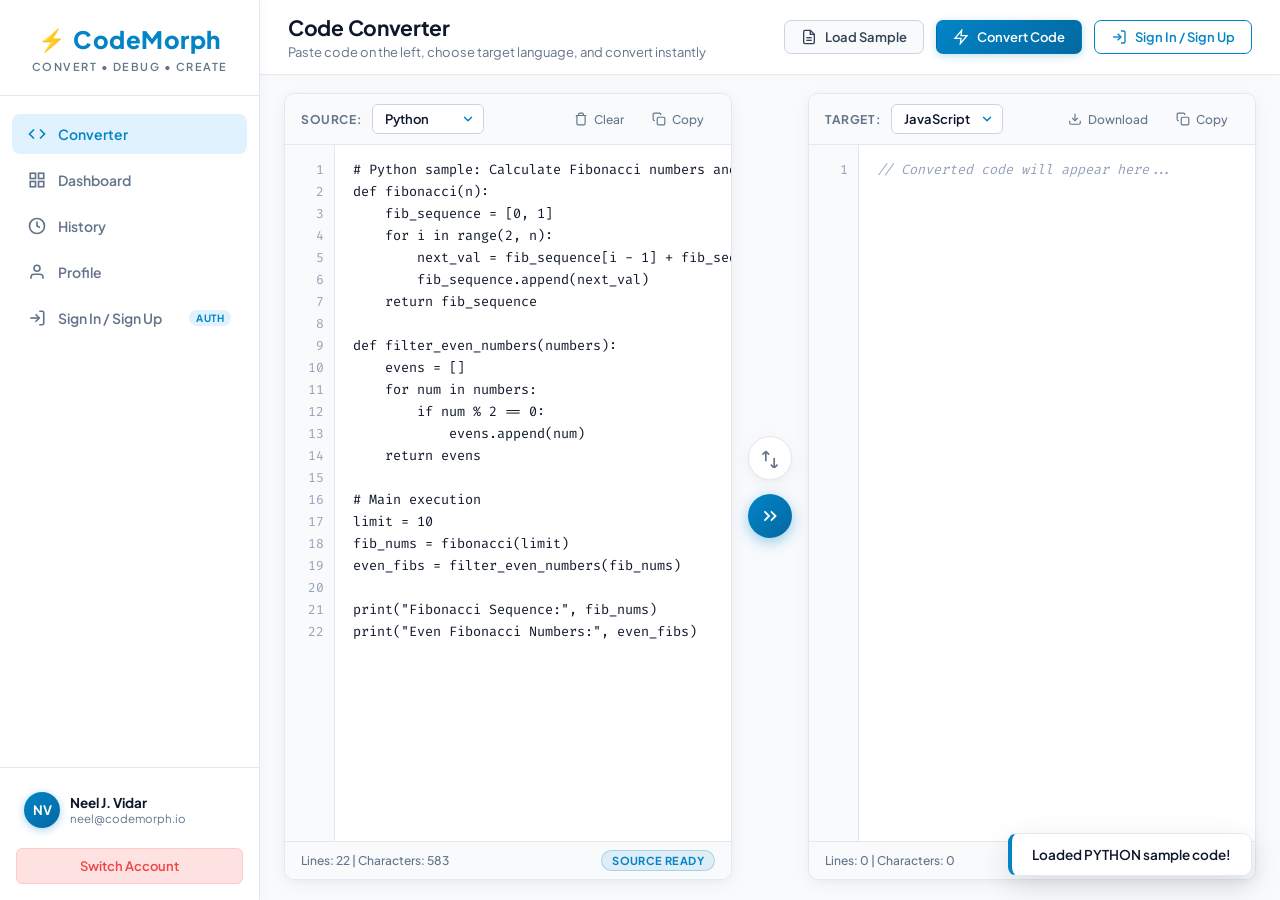
==== commit 31ac0370: "profile" ====
--- a/frontend/index.html
+++ b/frontend/index.html
@@ -37,15 +37,19 @@
                 <svg class="nav-icon" viewBox="0 0 24 24" fill="none" stroke="currentColor" stroke-width="2"><circle cx="12" cy="12" r="10"/><polyline points="12 6 12 12 16 14"/></svg>
                 <span>History</span>
             </a>
+            <a href="profile.html" class="nav-item">
+                <svg class="nav-icon" viewBox="0 0 24 24" fill="none" stroke="currentColor" stroke-width="2"><path d="M20 21v-2a4 4 0 0 0-4-4H8a4 4 0 0 0-4 4v2"/><circle cx="12" cy="7" r="4"/></svg>
+                <span>Profile</span>
+            </a>
             <a href="auth.html" class="nav-item">
-                <svg class="nav-icon" viewBox="0 0 24 24" fill="none" stroke="currentColor" stroke-width="2"><path d="M20 21v-2a4 4 0 0 0-4-4H8a4 4 0 0 0-4 4v2"/><circle cx="12" cy="7" r="4"/></svg>
+                <svg class="nav-icon" viewBox="0 0 24 24" fill="none" stroke="currentColor" stroke-width="2"><path d="M15 3h4a2 2 0 0 1 2 2v14a2 2 0 0 1-2 2h-4"/><polyline points="10 17 15 12 10 7"/><line x1="15" y1="12" x2="3" y2="12"/></svg>
                 <span>Sign In / Sign Up</span>
                 <span class="nav-badge">Auth</span>
             </a>
         </nav>
 
         <div class="sidebar-footer">
-            <a href="auth.html" class="user-profile-card" title="Click to view or switch account">
+            <a href="profile.html" class="user-profile-card" title="Click to view profile">
                 <div class="avatar" id="sidebar-avatar">NV</div>
                 <div class="user-details">
                     <span class="user-name" id="sidebar-name">Neel J. Vidar</span>
--- a/frontend/style.css
+++ b/frontend/style.css
@@ -1268,3 +1268,166 @@
         height: 340px;
     }
 }
+
+/* ========================================================
+   PROFILE PAGE STYLES (profile.html)
+   ======================================================== */
+.profile-container {
+    flex: 1;
+    padding: 28px 32px;
+    overflow-y: auto;
+    display: flex;
+    flex-direction: column;
+    gap: 20px;
+    max-width: 860px;
+}
+
+.profile-card {
+    background-color: var(--bg-card);
+    border: 1px solid var(--border-color);
+    border-radius: 12px;
+    padding: 24px 28px;
+    box-shadow: var(--card-shadow);
+}
+
+.profile-header-group {
+    display: flex;
+    align-items: center;
+    gap: 20px;
+}
+
+.profile-avatar-large {
+    width: 68px;
+    height: 68px;
+    background: var(--primary-gradient);
+    border-radius: 50%;
+    display: flex;
+    align-items: center;
+    justify-content: center;
+    font-size: 24px;
+    font-weight: 800;
+    color: #ffffff;
+    box-shadow: 0 4px 14px rgba(2, 132, 199, 0.35);
+    flex-shrink: 0;
+}
+
+.profile-title-details {
+    display: flex;
+    flex-direction: column;
+    gap: 4px;
+}
+
+.profile-name {
+    margin: 0;
+    font-size: 20px;
+    font-weight: 800;
+    color: var(--text-main);
+}
+
+.profile-email {
+    margin: 0;
+    font-size: 13.5px;
+    color: var(--text-muted);
+}
+
+.profile-badges {
+    display: flex;
+    gap: 8px;
+    margin-top: 6px;
+}
+
+.profile-badge {
+    display: inline-flex;
+    align-items: center;
+    font-size: 11px;
+    font-weight: 700;
+    padding: 3px 9px;
+    border-radius: 20px;
+    text-transform: uppercase;
+    letter-spacing: 0.5px;
+}
+
+.profile-badge.badge-primary {
+    background-color: var(--primary-light);
+    color: var(--primary);
+}
+
+.profile-badge.badge-success {
+    background-color: var(--status-success-bg);
+    color: var(--status-success-text);
+}
+
+.profile-stats-grid {
+    display: grid;
+    grid-template-columns: repeat(auto-fit, minmax(160px, 1fr));
+    gap: 14px;
+    margin-top: 20px;
+}
+
+.stat-box {
+    background-color: var(--bg-panel-header);
+    border: 1px solid var(--border-color);
+    border-radius: 8px;
+    padding: 14px 16px;
+    display: flex;
+    flex-direction: column;
+    gap: 4px;
+}
+
+.stat-box-label {
+    font-size: 11.5px;
+    font-weight: 600;
+    color: var(--text-muted);
+    text-transform: uppercase;
+    letter-spacing: 0.5px;
+}
+
+.stat-box-value {
+    font-size: 18px;
+    font-weight: 800;
+    color: var(--text-main);
+}
+
+.profile-section-title {
+    margin: 0 0 16px;
+    font-size: 16px;
+    font-weight: 700;
+    color: var(--text-main);
+}
+
+.profile-info-list {
+    display: flex;
+    flex-direction: column;
+    gap: 14px;
+}
+
+.profile-info-row {
+    display: flex;
+    justify-content: space-between;
+    align-items: center;
+    padding-bottom: 12px;
+    border-bottom: 1px solid var(--border-color);
+    font-size: 13.5px;
+}
+
+.profile-info-row:last-child {
+    border-bottom: none;
+    padding-bottom: 0;
+}
+
+.info-label {
+    color: var(--text-muted);
+    font-weight: 500;
+}
+
+.info-value {
+    color: var(--text-main);
+    font-weight: 600;
+}
+
+.profile-actions-row {
+    display: flex;
+    gap: 12px;
+    margin-top: 20px;
+}
+
